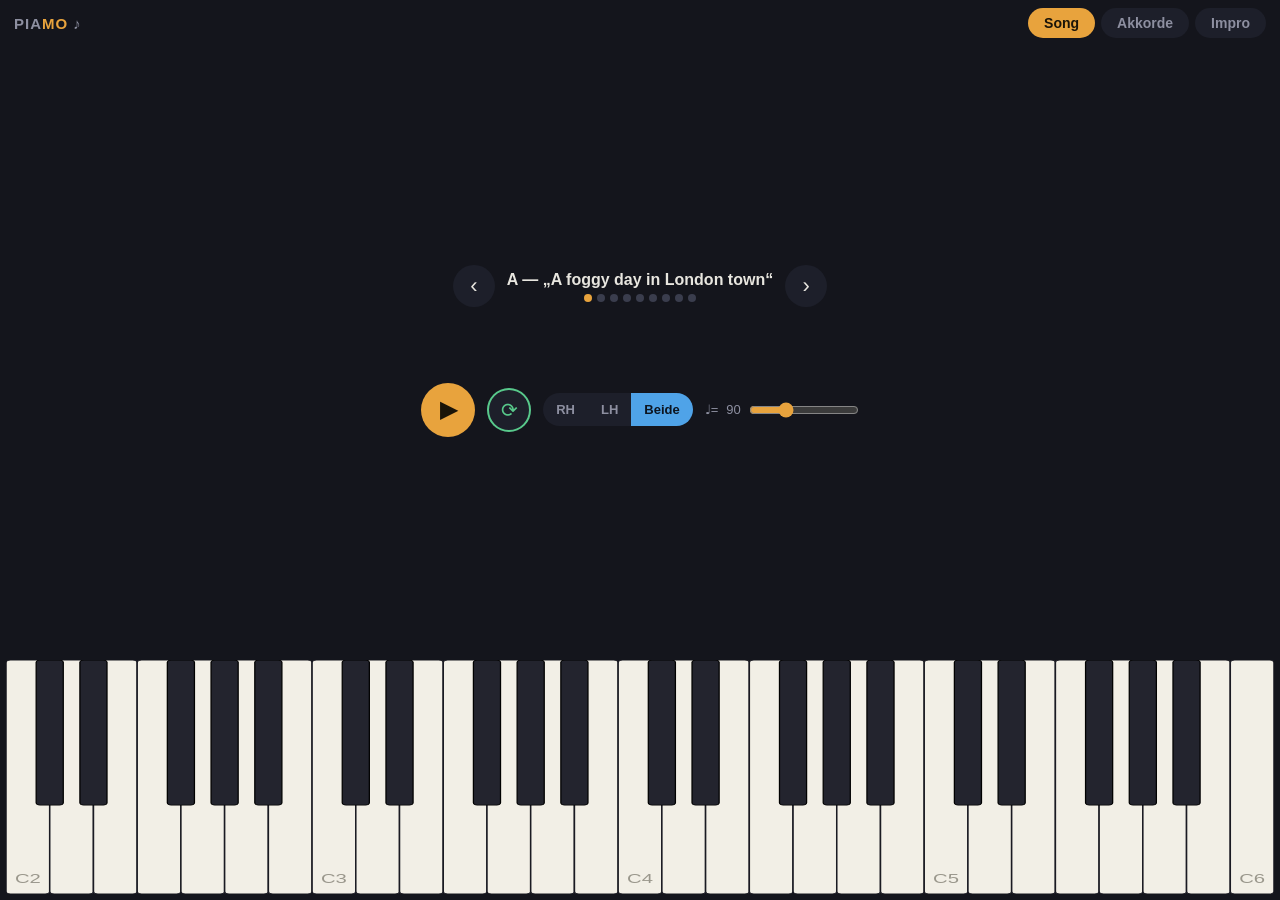
==== index.html @ 4e4ad654 "Akkorde: "Alle anhören" + Transponieren auf allen Lektionen Die beliebten Features aus dem ii-V-I-Dr" ====
<!DOCTYPE html>
<html lang="de">
<head>
  <meta charset="UTF-8">
  <meta name="viewport" content="width=device-width, initial-scale=1, maximum-scale=1, user-scalable=no, viewport-fit=cover">
  <title>Piamo · Jazz Piano</title>
  <meta name="apple-mobile-web-app-capable" content="yes">
  <meta name="apple-mobile-web-app-status-bar-style" content="black-translucent">
  <meta name="apple-mobile-web-app-title" content="Piamo">
  <meta name="theme-color" content="#14151c">
  <link rel="manifest" href="manifest.webmanifest">
  <link rel="icon" href="icon.svg" type="image/svg+xml">
  <link rel="apple-touch-icon" href="icon-180.png">
  <link rel="stylesheet" href="style.css?v=11">
</head>
<body>
  <header>
    <div class="logo">PIA<b>MO</b> ♪</div>
    <nav class="tabs">
      <button class="tab" data-m="song">Song</button>
      <button class="tab" data-m="chords">Akkorde</button>
      <button class="tab" data-m="impro">Impro</button>
    </nav>
  </header>
  <main id="stage"></main>
  <div id="kbd"></div>

  <script src="js/theory.js?v=11"></script>
  <script src="js/audio.js?v=11"></script>
  <script src="js/keyboard.js?v=11"></script>
  <script src="js/data.js?v=11"></script>
  <script src="js/app.js?v=11"></script>
</body>
</html>
---- style.css ----
/* Piamo — dunkles Bühnen-Theme, quer- und hochkant nutzbar */
* { margin: 0; padding: 0; box-sizing: border-box; -webkit-tap-highlight-color: transparent; }

:root {
  --bg: #14151c;
  --panel: #1d1f2a;
  --text: #e8e6df;
  --dim: #8d8fa0;
  --accent: #e8a33d;   /* rechte Hand / Melodie */
  --accent2: #4fa3e8;  /* linke Hand / Akkorde */
  --green: #58c98b;
  --root: #e8615a;
}

html, body { height: 100%; }
body {
  background: var(--bg);
  color: var(--text);
  font-family: -apple-system, BlinkMacSystemFont, 'Segoe UI', Roboto, sans-serif;
  display: flex; flex-direction: column;
  height: 100dvh; overflow: hidden;
  user-select: none; -webkit-user-select: none;
  padding: env(safe-area-inset-top) env(safe-area-inset-right) env(safe-area-inset-bottom) env(safe-area-inset-left);
}

header {
  display: flex; align-items: center; gap: 10px;
  padding: 8px 14px 4px;
}
.logo { font-weight: 800; letter-spacing: 1px; font-size: 15px; color: var(--dim); }
.logo b { color: var(--accent); }
.tabs { display: flex; gap: 6px; margin-left: auto; }
.tab {
  background: var(--panel); color: var(--dim);
  border: none; border-radius: 20px;
  padding: 7px 16px; font-size: 14px; font-weight: 600;
  cursor: pointer;
}
.tab.on { background: var(--accent); color: #1a1408; }

#stage {
  flex: 1; min-height: 0;
  display: flex; flex-direction: column;
  gap: 8px; padding: 4px 14px;
  text-align: center; overflow-y: auto;
}
/* zentriert, wenn Platz ist — scrollt ohne Abschneiden, wenn es eng wird */
#stage > :first-child { margin-top: auto; }
#stage > :last-child { margin-bottom: auto; }

/* Song */
.phrase-nav { display: flex; align-items: center; justify-content: center; gap: 12px; }
.phrase-title { min-width: 0; }
.phrase-name { font-size: 16px; font-weight: 600; }
.dots { margin-top: 5px; display: flex; gap: 5px; justify-content: center; }
.dot { width: 8px; height: 8px; border-radius: 50%; background: #3a3d4d; cursor: pointer; }
.dot.on { background: var(--accent); }
.navbtn {
  background: var(--panel); color: var(--text); border: none;
  width: 42px; height: 42px; border-radius: 50%;
  font-size: 22px; cursor: pointer; flex-shrink: 0;
}
.navbtn.sm { width: 34px; height: 34px; font-size: 18px; }

.bigchord { font-size: clamp(34px, 7vh, 54px); font-weight: 800; line-height: 1.1; min-height: 1.1em; }
.tip { color: var(--dim); font-size: 14px; max-width: 560px; margin: 0 auto; min-height: 1.3em; }

.controls {
  display: flex; align-items: center; justify-content: center;
  gap: 12px; flex-wrap: wrap;
}
.playbtn {
  background: var(--accent); color: #1a1408; border: none;
  width: 54px; height: 54px; border-radius: 50%;
  font-size: 22px; font-weight: 700; cursor: pointer;
}
.tog {
  background: var(--panel); color: var(--dim); border: none;
  width: 44px; height: 44px; border-radius: 50%; font-size: 20px; cursor: pointer;
}
.tog.on { color: var(--green); box-shadow: inset 0 0 0 2px var(--green); }
.seg { display: flex; background: var(--panel); border-radius: 18px; overflow: hidden; }
.segbtn { background: none; border: none; color: var(--dim); padding: 9px 13px; font-size: 13px; font-weight: 600; cursor: pointer; }
.segbtn.on { background: var(--accent2); color: #0d1520; }
.tempo { display: flex; align-items: center; gap: 8px; font-size: 13px; color: var(--dim); font-variant-numeric: tabular-nums; }
.tempo input { width: 110px; accent-color: var(--accent); }

/* Akkorde */
.lesson-head { display: flex; align-items: center; justify-content: center; gap: 10px; }
.lesson-title { font-size: 14px; font-weight: 700; color: var(--accent); }
.lesson-info { color: var(--dim); font-size: 13px; max-width: 560px; margin: 0 auto; }
.counter { color: var(--dim); font-size: 13px; font-variant-numeric: tabular-nums; }
.nextbtn {
  background: var(--panel); color: var(--text); border: 1px solid #34374a;
  border-radius: 20px; padding: 10px 20px; font-size: 15px; font-weight: 600; cursor: pointer;
}
.nextbtn.alt { color: var(--dim); }
.controls.sub { margin-top: -2px; }
.controls.sub .nextbtn { padding: 8px 15px; font-size: 13px; }

/* Impro */
.chips { display: flex; gap: 6px; justify-content: center; flex-wrap: wrap; }
.chip {
  background: var(--panel); color: var(--dim); border: none;
  border-radius: 15px; padding: 7px 12px; font-size: 13px; font-weight: 600; cursor: pointer;
}
.chip.on { background: var(--green); color: #0c1a12; }
.chip.lick { color: var(--accent); }
.nowchord { display: flex; align-items: baseline; justify-content: center; gap: 14px; }
.nowchord .cur { font-size: clamp(34px, 7vh, 54px); font-weight: 800; }
.nowchord .nxt { font-size: 18px; color: var(--dim); }
.licks { display: flex; gap: 6px; }
/* Lick-Analyse: Schalter + Info + Funktionsfarben */
.switch { display: inline-flex; align-items: center; gap: 8px; justify-content: center;
  margin: 0 auto; font-size: 13px; color: var(--dim); cursor: pointer; }
.switch input { position: absolute; opacity: 0; pointer-events: none; }
.switch .track { width: 38px; height: 22px; border-radius: 11px; background: #34374a; position: relative; transition: background .15s; }
.switch .track::after { content: ''; position: absolute; top: 2px; left: 2px; width: 18px; height: 18px;
  border-radius: 50%; background: #fff; transition: transform .15s; }
.switch input:checked + .track { background: var(--green); }
.switch input:checked + .track::after { transform: translateX(16px); }
.lickinfo { min-height: 1.2em; font-size: 14px; color: var(--dim); font-weight: 600; }
.lickinfo b { font-weight: 700; }
.fn-gerust { color: var(--green); }
.fn-verb { color: var(--accent2); }
.fn-wurze { color: #e86ad0; }

.legend { display: flex; gap: 8px; justify-content: center; font-size: 12px; }
.lg.static { opacity: 1; color: var(--dim); background: none; box-shadow: none; padding: 4px 8px; }
.lg {
  display: flex; align-items: center; gap: 5px;
  background: var(--panel); color: var(--dim); border: none;
  border-radius: 13px; padding: 6px 11px; font-size: 12px; cursor: pointer;
  opacity: 0.4;
}
.lg.on { opacity: 1; color: var(--text); box-shadow: inset 0 0 0 1px #34374a; }
.sw { width: 11px; height: 11px; border-radius: 3px; display: inline-block; }
.sw.root { background: var(--root); }
.sw.chord { background: var(--green); }
.sw.scale { background: #3d5a4b; }
.sw.gerust { background: var(--green); }
.sw.verb { background: var(--accent2); }
.sw.wurze { background: #e86ad0; }

/* Klaviatur */
#kbd { height: min(34vh, 240px); padding: 0 6px 6px; flex-shrink: 0; }
#kbd svg { width: 100%; height: 100%; display: block; }
/* Aufleuchten sofort, Verlöschen mit weichem Fade-out (Nachglühen) */
.wkey { fill: #f2efe6; stroke: #1a1a22; stroke-width: 0.12; transition: fill .45s ease-out; }
.bkey { fill: #23242e; stroke: #000; stroke-width: 0.1; transition: fill .45s ease-out; }
.wkey[class*="lit-"], .bkey[class*="lit-"] { transition: fill .04s; }
.klabel { font-size: 1.6px; fill: #9a978c; text-anchor: middle; font-family: sans-serif; }

.wkey.lit-rh, .bkey.lit-rh { fill: var(--accent); }
.wkey.lit-lh, .bkey.lit-lh { fill: var(--accent2); }
.wkey.lit-scale { fill: #c6d9cd; }
.bkey.lit-scale { fill: #3d5a4b; }
.wkey.lit-chord, .bkey.lit-chord { fill: var(--green); }
.wkey.lit-root, .bkey.lit-root { fill: var(--root); }
.wkey.lit-gerust, .bkey.lit-gerust { fill: var(--green); }
.wkey.lit-verb, .bkey.lit-verb { fill: var(--accent2); }
.wkey.lit-wurze, .bkey.lit-wurze { fill: #e86ad0; }
/* Aktives Aufleuchten gewinnt immer über die statische Skalen-Färbung */
.wkey.lit-lh.lit-scale, .bkey.lit-lh.lit-scale,
.wkey.lit-lh.lit-chord, .bkey.lit-lh.lit-chord,
.wkey.lit-lh.lit-root, .bkey.lit-lh.lit-root { fill: var(--accent2); }
.wkey.lit-rh.lit-scale, .bkey.lit-rh.lit-scale,
.wkey.lit-rh.lit-chord, .bkey.lit-rh.lit-chord,
.wkey.lit-rh.lit-root, .bkey.lit-rh.lit-root { fill: var(--accent); }

@media (max-width: 520px) {
  .tabs { gap: 4px; }
  .tab { padding: 6px 12px; font-size: 13px; }
  .tempo input { width: 80px; }
}
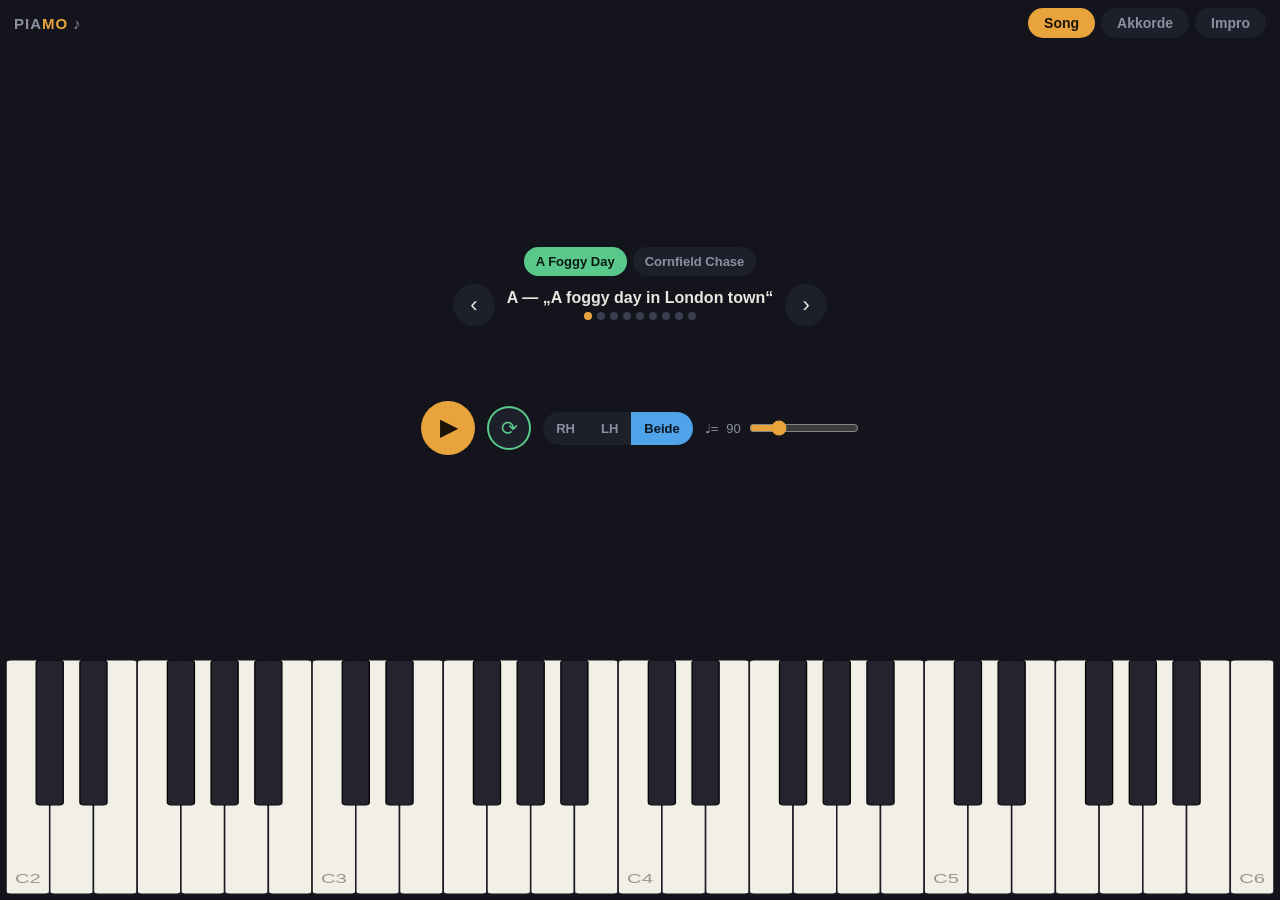
==== commit b330c85e: "Song-Bibliothek + Cornfield Chase (Interstellar) Song-Modus kann jetzt mehrere Stuecke: - SONGS-Arra" ====
--- a/index.html
+++ b/index.html
@@ -11,7 +11,7 @@
   <link rel="manifest" href="manifest.webmanifest">
   <link rel="icon" href="icon.svg" type="image/svg+xml">
   <link rel="apple-touch-icon" href="icon-180.png">
-  <link rel="stylesheet" href="style.css?v=11">
+  <link rel="stylesheet" href="style.css?v=16">
 </head>
 <body>
   <header>
@@ -25,10 +25,10 @@
   <main id="stage"></main>
   <div id="kbd"></div>
 
-  <script src="js/theory.js?v=11"></script>
-  <script src="js/audio.js?v=11"></script>
-  <script src="js/keyboard.js?v=11"></script>
-  <script src="js/data.js?v=11"></script>
-  <script src="js/app.js?v=11"></script>
+  <script src="js/theory.js?v=16"></script>
+  <script src="js/audio.js?v=16"></script>
+  <script src="js/keyboard.js?v=16"></script>
+  <script src="js/data.js?v=16"></script>
+  <script src="js/app.js?v=16"></script>
 </body>
 </html>
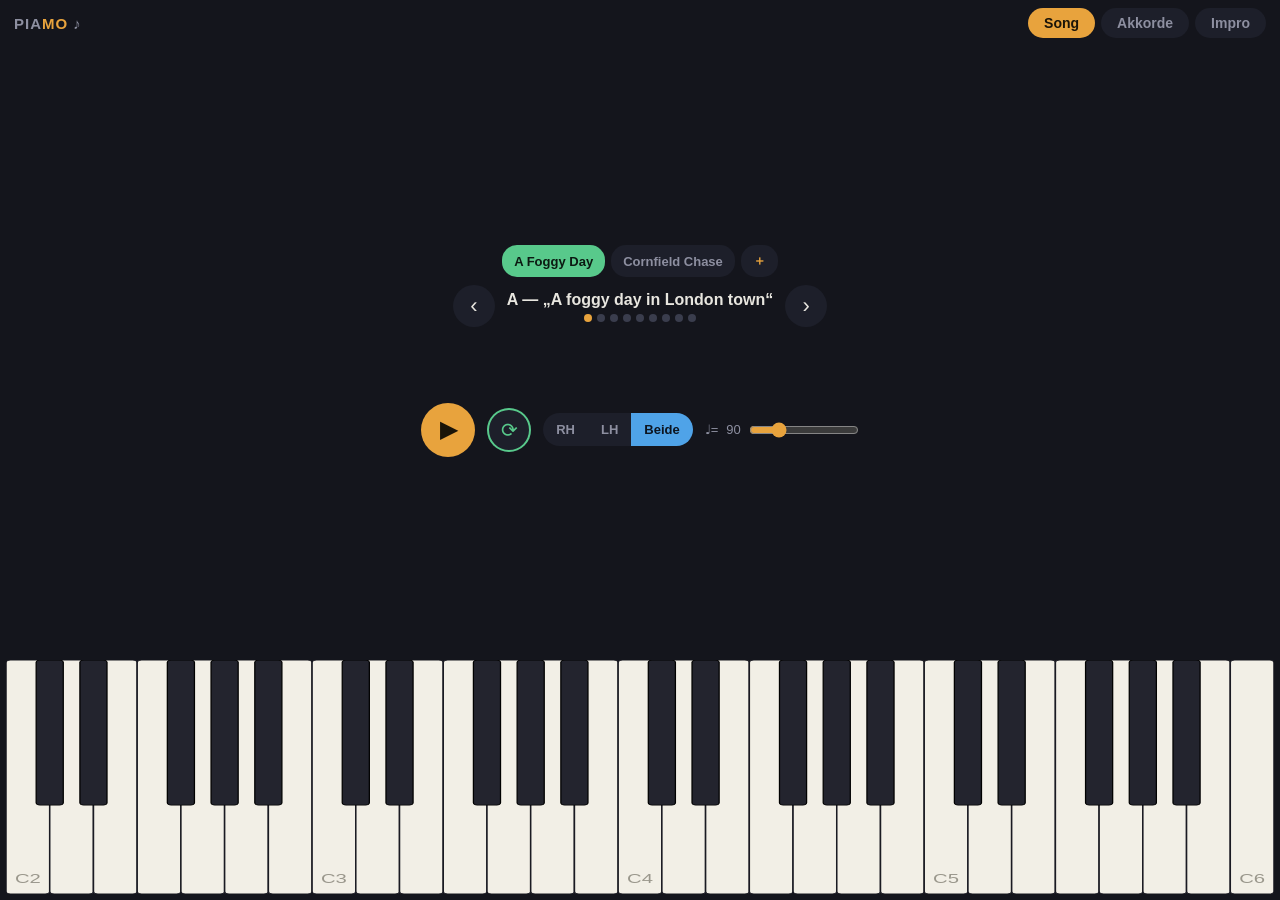
==== commit af091a4c: "Ausbaustufe 2: Song-Import (MusicXML + Foto via Claude-API) Neuer "+"-Chip im Song-Modus oeffnet die" ====
--- a/index.html
+++ b/index.html
@@ -11,7 +11,7 @@
   <link rel="manifest" href="manifest.webmanifest">
   <link rel="icon" href="icon.svg" type="image/svg+xml">
   <link rel="apple-touch-icon" href="icon-180.png">
-  <link rel="stylesheet" href="style.css?v=16">
+  <link rel="stylesheet" href="style.css?v=17">
 </head>
 <body>
   <header>
@@ -25,10 +25,11 @@
   <main id="stage"></main>
   <div id="kbd"></div>
 
-  <script src="js/theory.js?v=16"></script>
-  <script src="js/audio.js?v=16"></script>
-  <script src="js/keyboard.js?v=16"></script>
-  <script src="js/data.js?v=16"></script>
-  <script src="js/app.js?v=16"></script>
+  <script src="js/theory.js?v=17"></script>
+  <script src="js/audio.js?v=17"></script>
+  <script src="js/keyboard.js?v=17"></script>
+  <script src="js/data.js?v=17"></script>
+  <script src="js/import.js?v=17"></script>
+  <script src="js/app.js?v=17"></script>
 </body>
 </html>
--- a/style.css
+++ b/style.css
@@ -106,6 +106,28 @@
 }
 .chip.on { background: var(--green); color: #0c1a12; }
 .chip.lick { color: var(--accent); }
+.chip.add { color: var(--accent); font-weight: 800; }
+
+/* Song-Import */
+.imp-card {
+  background: var(--panel); border-radius: 14px;
+  padding: 14px 16px; max-width: 560px; width: 100%;
+  margin: 0 auto; text-align: left;
+  display: flex; flex-direction: column; gap: 8px;
+}
+.imp-title { font-weight: 700; font-size: 14px; }
+.imp-hint { color: var(--dim); font-size: 12.5px; line-height: 1.45; }
+.filebtn { display: inline-block; text-align: center; cursor: pointer; align-self: flex-start; }
+.keyinput {
+  background: #14151c; color: var(--text); border: 1px solid #34374a;
+  border-radius: 10px; padding: 9px 12px; font-size: 13px; width: 100%;
+}
+.imp-status { min-height: 1.2em; font-size: 13px; color: var(--accent); font-weight: 600; }
+.imp-row {
+  display: flex; align-items: center; justify-content: space-between;
+  font-size: 14px; padding: 4px 0;
+}
+.navbtn.del { width: 30px; height: 30px; font-size: 13px; color: var(--root); }
 .nowchord { display: flex; align-items: baseline; justify-content: center; gap: 14px; }
 .nowchord .cur { font-size: clamp(34px, 7vh, 54px); font-weight: 800; }
 .nowchord .nxt { font-size: 18px; color: var(--dim); }
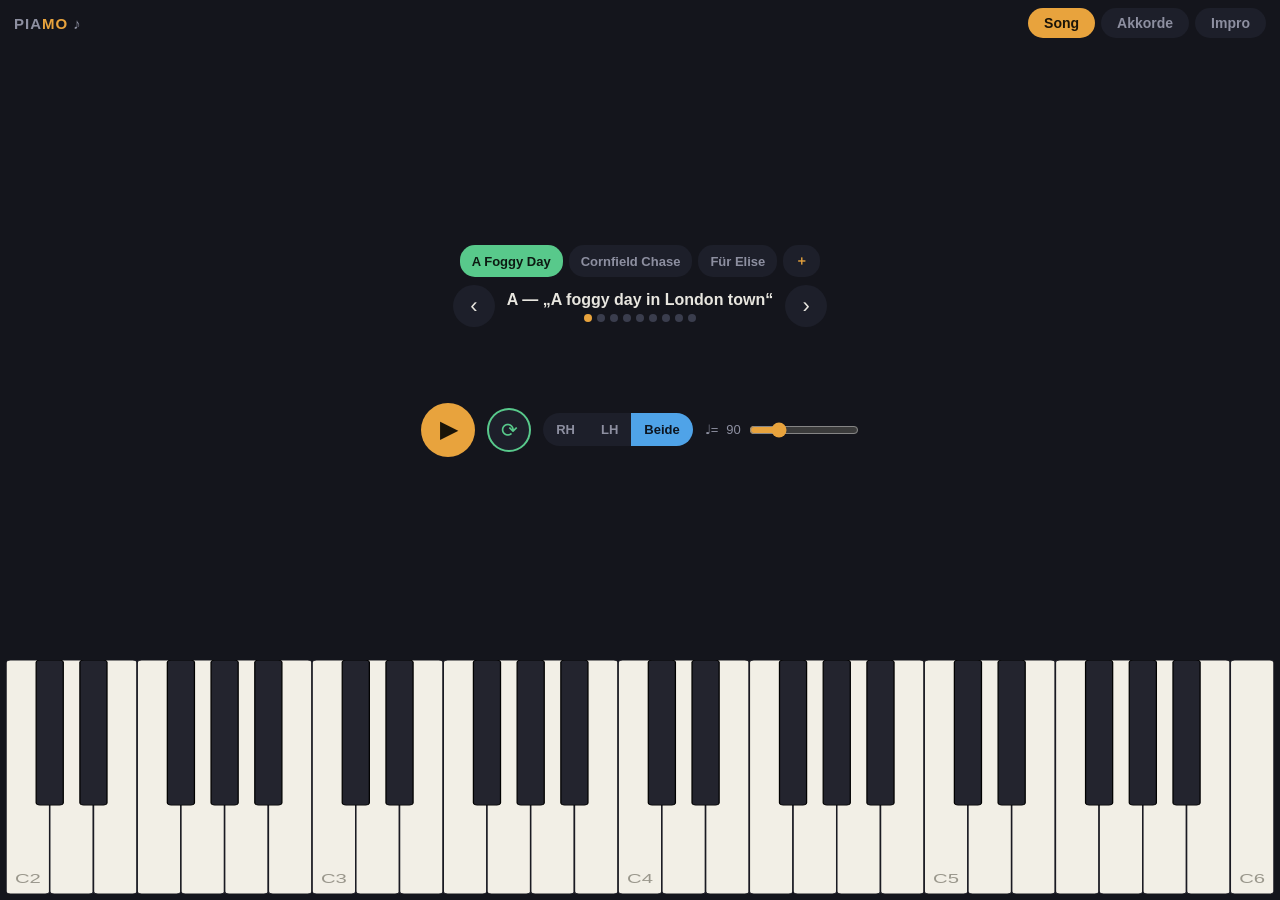
==== commit b44e1f16: "Song-Bibliothek: Fuer Elise (Beethoven, WoO 59), Rondo-Hauptteil a-Moll, 3/8 mit Auftakt, 22 Takte i" ====
--- a/index.html
+++ b/index.html
@@ -11,7 +11,7 @@
   <link rel="manifest" href="manifest.webmanifest">
   <link rel="icon" href="icon.svg" type="image/svg+xml">
   <link rel="apple-touch-icon" href="icon-180.png">
-  <link rel="stylesheet" href="style.css?v=17">
+  <link rel="stylesheet" href="style.css?v=19">
 </head>
 <body>
   <header>
@@ -25,11 +25,11 @@
   <main id="stage"></main>
   <div id="kbd"></div>
 
-  <script src="js/theory.js?v=17"></script>
-  <script src="js/audio.js?v=17"></script>
-  <script src="js/keyboard.js?v=17"></script>
-  <script src="js/data.js?v=17"></script>
-  <script src="js/import.js?v=17"></script>
-  <script src="js/app.js?v=17"></script>
+  <script src="js/theory.js?v=19"></script>
+  <script src="js/audio.js?v=19"></script>
+  <script src="js/keyboard.js?v=19"></script>
+  <script src="js/data.js?v=19"></script>
+  <script src="js/import.js?v=19"></script>
+  <script src="js/app.js?v=19"></script>
 </body>
 </html>
